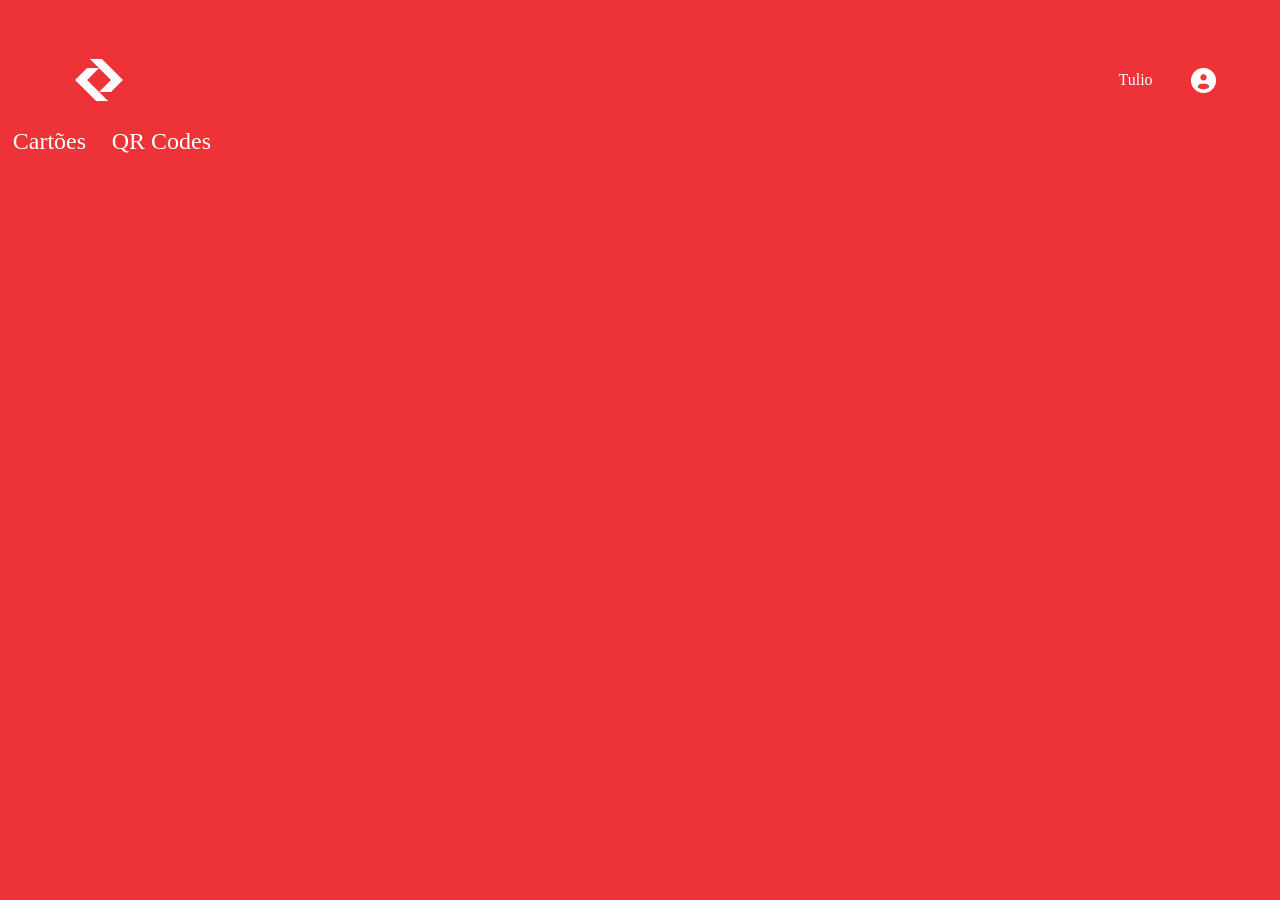
==== src/content/html/index.html @ f8b17764 "juntando os trabalhos realizados" ====
<!DOCTYPE html>
<html lang="en">
<head>
    <meta charset="UTF-8">
    <meta name="viewport" content="width=device-width, initial-scale=1.0">
    <title>Document</title>
    <link rel="stylesheet" href="../css/index.css">
</head>
<body>
    <header>
        <img src="../../assets/img/cptmLogoRed.png" alt="" style="width: 70px;">
        <div class="profile">
            <p>Tulio</p>
            <img src="../../assets/icons/user-circle.png" style="height: 25px;" alt="">
        </div>
        
    </header>
    
    <nav>
        <p>
            Cartões
        </p>
        <p>
            QR Codes
        </p>
    </nav>
</body>
</html>
---- src/content/css/index.css ----
* {
    margin: 0;
    padding: 0;
    box-sizing: border-box;
}

html, body {
    height: 100%;
    display: flex;
    flex-direction: column;
    background-color: #EE3338;
}

header { 
    margin-top: 5vh;
    padding-left: 5vw;
    padding-right: 5vw;
    width: 100vw;
    display: flex;
    flex-direction: row;
    height: 70px;
    justify-content: space-between;
}

.profile{
    display: flex;
    align-items: center;
}

.profile p {
    color: white;
    padding-right: 3vw;
}

nav{
    width: 100vw;
    display: flex;
    flex-direction: row;
}

nav p {
    color: white;
    padding: 1vw;
    font-size: x-large;
    font-family: "Inter";
}
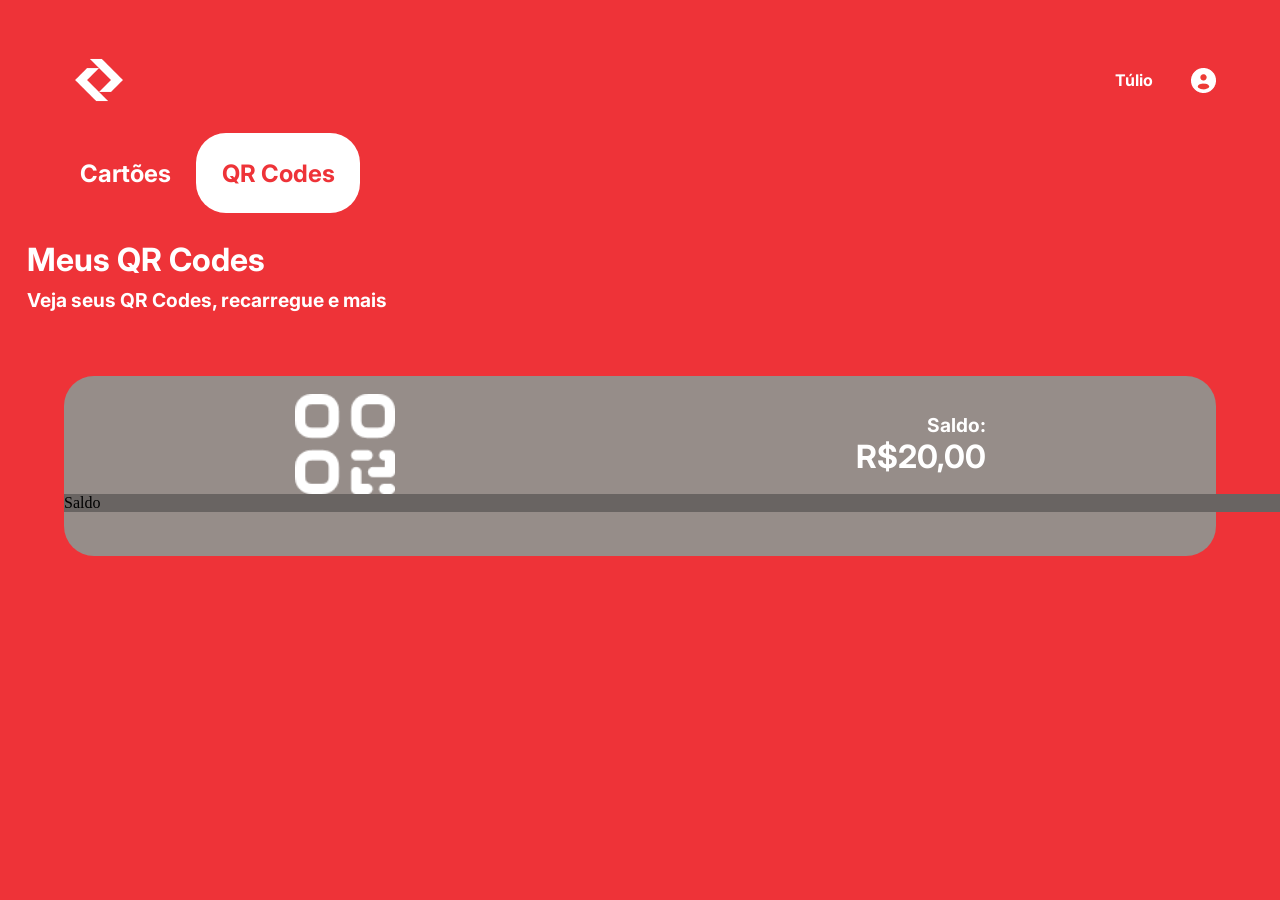
==== commit d8341bce: "joao pediu" ====
--- a/src/content/html/index.html
+++ b/src/content/html/index.html
@@ -10,19 +10,56 @@
     <header>
         <img src="../../assets/img/cptmLogoRed.png" alt="" style="width: 70px;">
         <div class="profile">
-            <p>Tulio</p>
+            <p>
+                <b>Túlio</b>
+            </p>
             <img src="../../assets/icons/user-circle.png" style="height: 25px;" alt="">
         </div>
         
     </header>
     
     <nav>
-        <p>
-            Cartões
+        <p style="padding-left: 3vh;">
+            <b>Cartões</b>
         </p>
-        <p>
-            QR Codes
+        <div class="selected">
+            <p>
+                <b>QR Codes</b>
+            </p>
+        </div>
+    </nav>
+
+    <div class="mainText">
+        <p style="font-size: xx-large;">
+            <b>
+                Meus QR Codes
+            </b>
         </p>
-    </nav>
+
+        <p style="font-size: larger;">
+            <b>
+                Veja seus QR Codes, recarregue e mais
+            </b>
+        </p>
+    </div>
+
+    <section>
+        <principal>
+            <img src="../../assets/icons/Qr_Code.png" alt="" style="width: 100px; height: 100px;">
+
+            <saldo>
+                <p>
+                    <b style="font-size: larger;">Saldo:</b>
+                </p>
+                <p>
+                    <b style="font-size: xx-large;">R$20,00</b>
+                </p>
+            </saldo>
+        </principal>
+        
+        <rodape>
+            <p>Saldo</p>
+        </rodape>
+    </section>
 </body>
 </html>
--- a/src/content/css/index.css
+++ b/src/content/css/index.css
@@ -3,6 +3,11 @@
     padding: 0;
     box-sizing: border-box;
 }
+
+@font-face {
+    font-family: Inter;
+    src: url(../../assets/fonts/Inter-VariableFont_opsz\,wght.ttf);
+  }
 
 html, body {
     height: 100%;
@@ -22,6 +27,10 @@
     justify-content: space-between;
 }
 
+header p {
+    font-family: Inter;
+}
+
 .profile{
     display: flex;
     align-items: center;
@@ -33,14 +42,70 @@
 }
 
 nav{
+    padding-top: 2vh;
+    padding-left: 3vh;
+    padding-bottom: 2vh;
     width: 100vw;
     display: flex;
     flex-direction: row;
 }
 
+nav .selected{
+    background-color: white;
+    border-radius: 30px;
+}
+
+
 nav p {
     color: white;
-    padding: 1vw;
+    margin: 2vw;
     font-size: x-large;
-    font-family: "Inter";
+    font-family: Inter;
+}
+
+nav .selected p{
+    color: #EE3338;
+}
+
+.mainText {
+    display: flex;
+    flex-direction: column;
+}
+
+.mainText p{
+    color: white;
+    font-family: Inter;
+    padding-left: 3vh;
+    padding-top: 1vh;
+}
+
+section{
+    height: 20vh;
+    margin: 5vw;
+    background-color: #968D89;
+    border-radius: 30px;
+}
+
+section principal{
+    padding-top: 2vh;
+    display: flex;
+    flex-direction: row;
+    align-items: center;
+    justify-content: space-around;
+}
+
+section principal saldo{
+    display: flex;
+    align-items: end;
+    display: flex;
+    flex-direction: column;
+    font-family: Inter;
+    color: white;
+}
+
+section rodape {
+    display: flex;
+    position: fixed;
+    background-color: #696462;
+    width: 100%;
 }
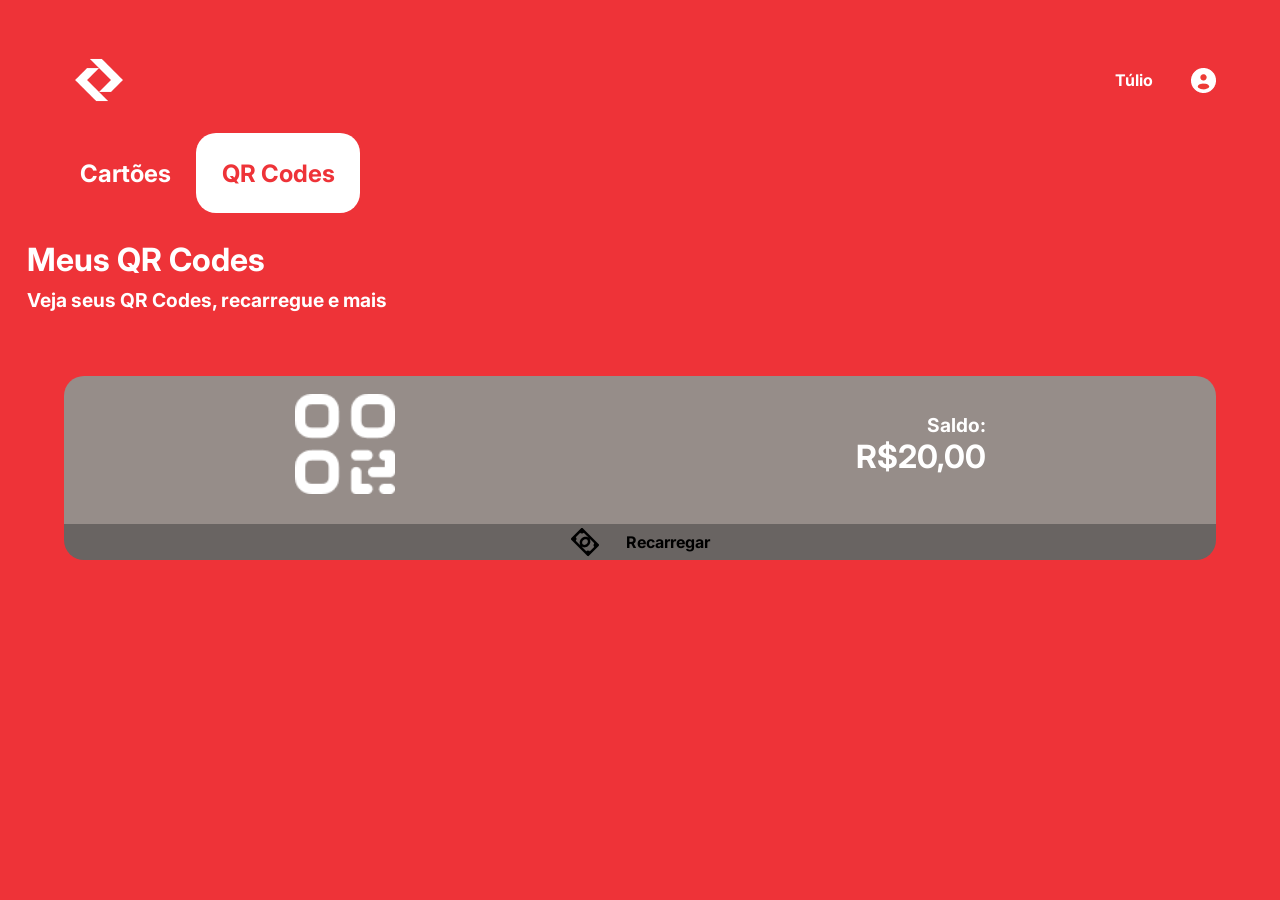
==== commit 61d0565d: "pagina principal quase pronta" ====
--- a/src/content/html/index.html
+++ b/src/content/html/index.html
@@ -58,7 +58,10 @@
         </principal>
         
         <rodape>
-            <p>Saldo</p>
+            <img src="../../assets/icons/dollar.png" alt="">
+            <p>
+                <b>Recarregar</b>
+            </p>
         </rodape>
     </section>
 </body>
--- a/src/content/css/index.css
+++ b/src/content/css/index.css
@@ -7,14 +7,17 @@
 @font-face {
     font-family: Inter;
     src: url(../../assets/fonts/Inter-VariableFont_opsz\,wght.ttf);
-  }
+}
 
 html, body {
     height: 100%;
     display: flex;
     flex-direction: column;
-    background-color: #EE3338;
+    background-color: white;
+    background-image: url(../../assets/img/background.png);
+    background-size: cover;
 }
+
 
 header { 
     margin-top: 5vh;
@@ -52,7 +55,7 @@
 
 nav .selected{
     background-color: white;
-    border-radius: 30px;
+    border-radius: 20px;
 }
 
 
@@ -83,7 +86,7 @@
     height: 20vh;
     margin: 5vw;
     background-color: #968D89;
-    border-radius: 30px;
+    border-radius: 20px;
 }
 
 section principal{
@@ -92,6 +95,7 @@
     flex-direction: row;
     align-items: center;
     justify-content: space-around;
+    padding-bottom: 30px;
 }
 
 section principal saldo{
@@ -105,7 +109,16 @@
 
 section rodape {
     display: flex;
-    position: fixed;
+    justify-content: center;
+    align-items: center;
     background-color: #696462;
-    width: 100%;
+    width: 90vw;
+    height: 4vh;
+    border-bottom-left-radius: 20px;
+    border-bottom-right-radius: 20px;
+}
+
+section rodape p {
+    font-family: Inter;
+    padding-left: 2vw;
 }
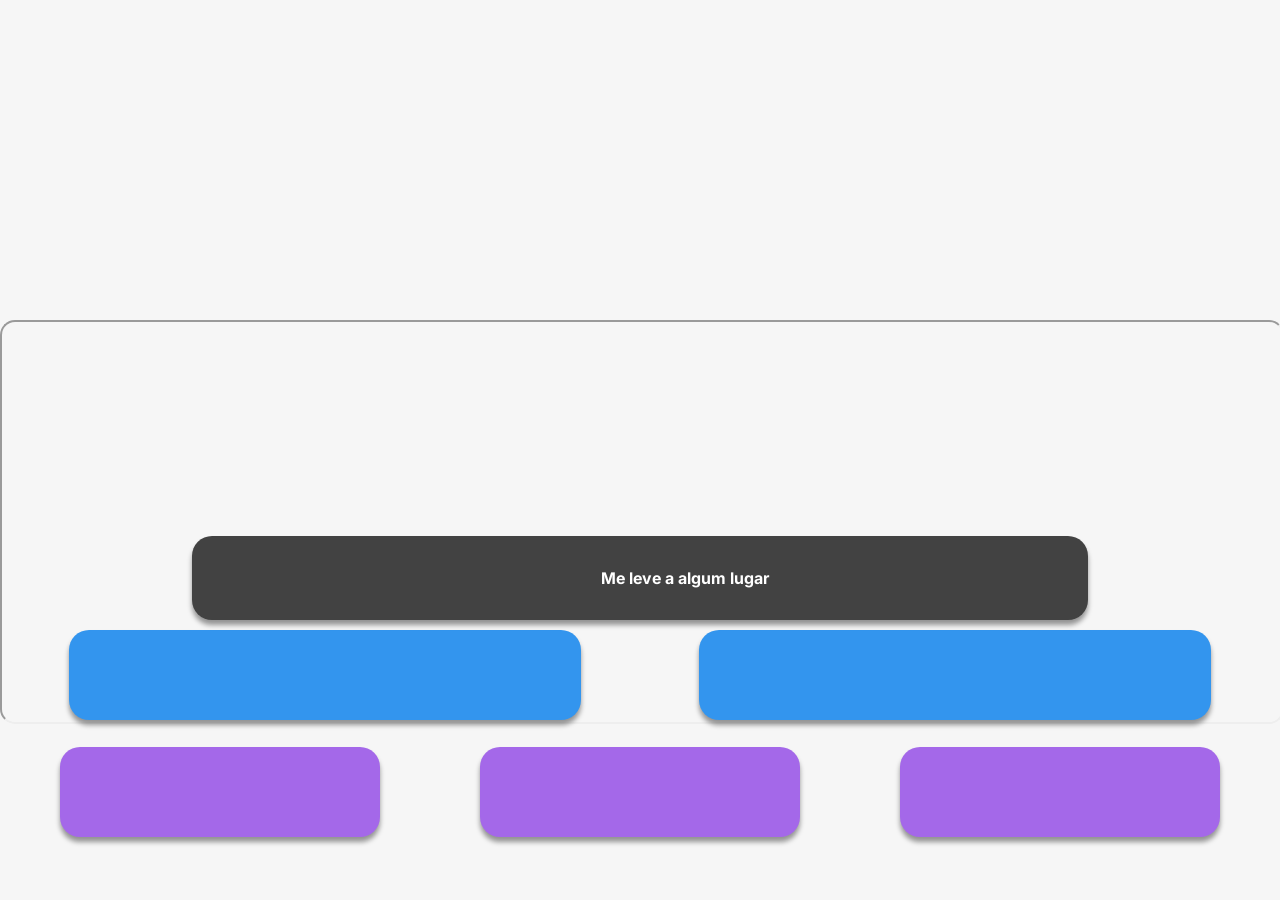
==== commit 0b46ad68: "pagina principal modificada, com alterações em cores, icones e adição do mapa, seguindo os conselhos" ====
--- a/src/content/html/index.html
+++ b/src/content/html/index.html
@@ -3,66 +3,57 @@
 <head>
     <meta charset="UTF-8">
     <meta name="viewport" content="width=device-width, initial-scale=1.0">
-    <title>Document</title>
+    <title>Página de Login</title>
     <link rel="stylesheet" href="../css/index.css">
 </head>
+
+
 <body>
     <header>
-        <img src="../../assets/img/cptmLogoRed.png" alt="" style="width: 70px;">
-        <div class="profile">
+        <img src="../../assets/img/cptm.svg" alt="">
+    </header>
+    
+    <container>
+        <iframe 
+            src="https://www.google.com/maps/embed?pb=!1m14!1m12!1m3!1d15004.178001252154!2d-43.93533439999999!3d-19.922529499999996!2m3!1f0!2f0!3f0!3m2!1i1024!2i768!4f13.1!5e0!3m2!1spt-BR!2sbr!4v1728959848604!5m2!1spt-BR!2sbr" 
+            width="100%" 
+            height="400" 
+            style="border-radius:15px;margin-top: 5%;align-items: center;justify-content: center;" 
+            allowfullscreen="" 
+            loading="lazy" 
+            referrerpolicy="no-referrer-when-downgrade">
+        </iframe>
+        <div class="overlay">  
+            <img src="../../assets/icons/search.svg" alt="" style="padding-right: 10%;">
             <p>
-                <b>Túlio</b>
+                <b>Me leve a algum lugar</b>
             </p>
-            <img src="../../assets/icons/user-circle.png" style="height: 25px;" alt="">
         </div>
         
-    </header>
-    
-    <nav>
-        <p style="padding-left: 3vh;">
-            <b>Cartões</b>
-        </p>
-        <div class="selected">
-            <p>
-                <b>QR Codes</b>
-            </p>
-        </div>
-    </nav>
-
-    <div class="mainText">
-        <p style="font-size: xx-large;">
-            <b>
-                Meus QR Codes
-            </b>
-        </p>
-
-        <p style="font-size: larger;">
-            <b>
-                Veja seus QR Codes, recarregue e mais
-            </b>
-        </p>
-    </div>
-
-    <section>
+    <main>
         <principal>
-            <img src="../../assets/icons/Qr_Code.png" alt="" style="width: 100px; height: 100px;">
-
-            <saldo>
-                <p>
-                    <b style="font-size: larger;">Saldo:</b>
-                </p>
-                <p>
-                    <b style="font-size: xx-large;">R$20,00</b>
-                </p>
-            </saldo>
+            <a href="saldo.html">
+                <div>
+                    <img src="../../assets/icons/money.svg" alt="">
+                </div>
+            </a>
+            <div>
+                <img src="../../assets/icons/extrato.svg" alt="" >
+            </div>
         </principal>
-        
-        <rodape>
-            <img src="../../assets/icons/dollar.png" alt="">
-            <p>
-                <b>Recarregar</b>
-            </p>
-        </rodape>
-    </section>
+        <secundario>
+            <div>
+                <img src="../../assets/icons/ticket.svg" alt="">
+            </div>
+            <div>
+                <img src="../../assets/icons/status.svg" alt="">
+            </div>
+            <a href="conta.html">
+                <div>
+                    <img src="../../assets/icons/CONTA.svg" alt="">
+                </div>
+            </a>
+        </secundario>
+    </main>
 </body>
-</html>+</html>
--- a/src/content/css/index.css
+++ b/src/content/css/index.css
@@ -1,124 +1,113 @@
-* {
-    margin: 0;
-    padding: 0;
-    box-sizing: border-box;
-}
-
 @font-face {
     font-family: Inter;
     src: url(../../assets/fonts/Inter-VariableFont_opsz\,wght.ttf);
 }
 
-html, body {
-    height: 100%;
+body {
+    margin: 0;
+    padding: 0;
+    font-family: Inter;
     display: flex;
     flex-direction: column;
-    background-color: white;
-    background-image: url(../../assets/img/background.png);
-    background-size: cover;
+    height: 100vh;
+    background-color: #F6F6F6;
 }
 
 
-header { 
-    margin-top: 5vh;
-    padding-left: 5vw;
-    padding-right: 5vw;
-    width: 100vw;
-    display: flex;
-    flex-direction: row;
-    height: 70px;
-    justify-content: space-between;
-}
-
-header p {
-    font-family: Inter;
-}
-
-.profile{
-    display: flex;
-    align-items: center;
-}
-
-.profile p {
-    color: white;
-    padding-right: 3vw;
-}
-
-nav{
-    padding-top: 2vh;
-    padding-left: 3vh;
-    padding-bottom: 2vh;
-    width: 100vw;
-    display: flex;
-    flex-direction: row;
-}
-
-nav .selected{
-    background-color: white;
-    border-radius: 20px;
+a {
+    text-decoration: none;
 }
 
 
-nav p {
-    color: white;
-    margin: 2vw;
-    font-size: x-large;
-    font-family: Inter;
+header {
+    display: flex;
+    flex-direction: row;
+    justify-content: center;
+    align-items: center;
+    padding-top: 20%;
 }
 
-nav .selected p{
-    color: #EE3338;
+.container {
+    position: relative;
+    width: 100%;
+    max-width: 600px; 
+    height: 5%; 
 }
 
-.mainText {
+
+.overlay {
+    position: relative;
+    bottom: 0; 
+    left: 50%;
+    transform: translateX(-50%);
+    width: 70%; 
+    height: 15%; 
+    background-color: #424242; 
+    color: white;
+    display: flex;
+    align-items: center;
+    justify-content: center;
+    z-index: 1; 
+    border-radius: 20px; 
+    margin-top: -15%;
+    box-shadow: 0px 5px 5px rgba(0, 0, 0, 0.4);
+}
+
+.overlay .pesquisa {
+    display: flex;
+    flex-direction: row;
+    justify-content: center;
+    align-items: center;
+    width: 70%;
+    background-color: white;
+}
+
+main {
     display: flex;
     flex-direction: column;
+    padding: 10px;
 }
 
-.mainText p{
-    color: white;
-    font-family: Inter;
-    padding-left: 3vh;
-    padding-top: 1vh;
+
+main principal {
+    display: flex;
+    flex-direction: row;
+    justify-content: space-around;
 }
 
-section{
-    height: 20vh;
-    margin: 5vw;
-    background-color: #968D89;
+main principal div { 
+    background-color: #3395EE;
+    width: 40vw;
+    height: 10vh;
+    display: flex;
+    flex-direction: column;
+    justify-content: center;
+    align-items: center;
     border-radius: 20px;
+    box-shadow: 0px 5px 5px rgba(0, 0, 0, 0.4);
 }
 
-section principal{
-    padding-top: 2vh;
+main img {
+    height: 70%;
+}
+
+main secundario {
     display: flex;
     flex-direction: row;
-    align-items: center;
     justify-content: space-around;
-    padding-bottom: 30px;
+    padding-top: 3vh;
 }
 
-section principal saldo{
-    display: flex;
-    align-items: end;
+main secundario div { 
+    background-color: #a468e9;
+    width: 25vw;
+    height: 10vh;
     display: flex;
     flex-direction: column;
-    font-family: Inter;
-    color: white;
+    justify-content: center;
+    align-items: center;
+    border-radius: 20px;
+    box-shadow: 0px 5px 5px rgba(0, 0, 0, 0.4);
 }
 
-section rodape {
-    display: flex;
-    justify-content: center;
-    align-items: center;
-    background-color: #696462;
-    width: 90vw;
-    height: 4vh;
-    border-bottom-left-radius: 20px;
-    border-bottom-right-radius: 20px;
-}
 
-section rodape p {
-    font-family: Inter;
-    padding-left: 2vw;
-}
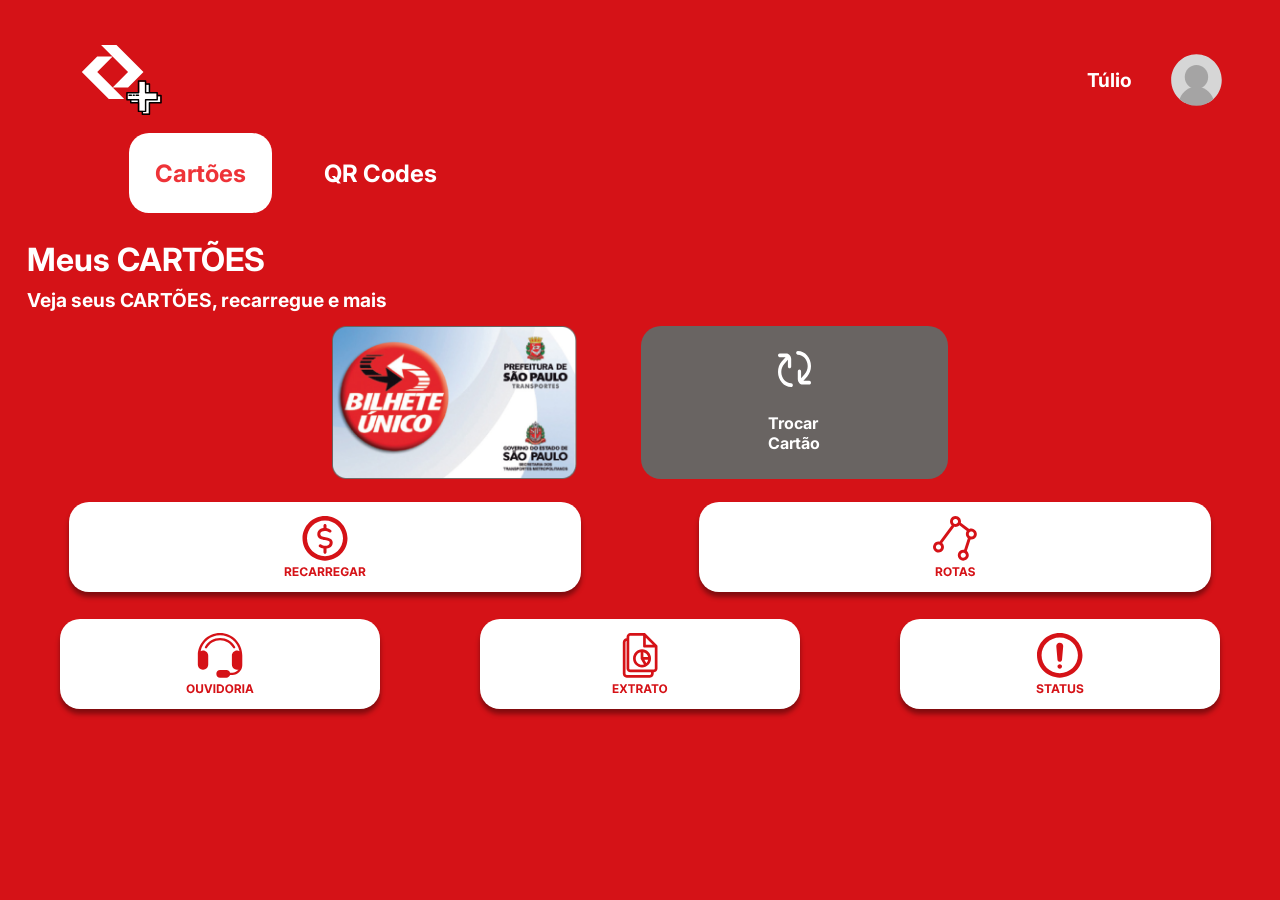
==== commit 84dad16b: "peparando para o github pages" ====
--- a/src/content/html/index.html
+++ b/src/content/html/index.html
@@ -3,57 +3,94 @@
 <head>
     <meta charset="UTF-8">
     <meta name="viewport" content="width=device-width, initial-scale=1.0">
-    <title>Página de Login</title>
-    <link rel="stylesheet" href="../css/index.css">
+    <title>Document</title>
+    <link rel="stylesheet" href="../css/home.css">
 </head>
-
-
 <body>
     <header>
-        <img src="../../assets/img/cptm.svg" alt="">
+        <img src="../../assets/icons/cptmplus.svg" alt="">
+        <a href="conta.html">
+            <div class="profile">
+                <p>
+                    <b>Túlio</b>
+                </p>
+                <img src="../../assets/icons/noProfilePicture.svg" alt="">
+            </div>
+        </a>
+        
     </header>
     
-    <container>
-        <iframe 
-            src="https://www.google.com/maps/embed?pb=!1m14!1m12!1m3!1d15004.178001252154!2d-43.93533439999999!3d-19.922529499999996!2m3!1f0!2f0!3f0!3m2!1i1024!2i768!4f13.1!5e0!3m2!1spt-BR!2sbr!4v1728959848604!5m2!1spt-BR!2sbr" 
-            width="100%" 
-            height="400" 
-            style="border-radius:15px;margin-top: 5%;align-items: center;justify-content: center;" 
-            allowfullscreen="" 
-            loading="lazy" 
-            referrerpolicy="no-referrer-when-downgrade">
-        </iframe>
-        <div class="overlay">  
-            <img src="../../assets/icons/search.svg" alt="" style="padding-right: 10%;">
+    <nav>
+        <div class="selected">
             <p>
-                <b>Me leve a algum lugar</b>
+                <b>Cartões</b>
             </p>
         </div>
-        
+            <a href="qrCode.html">
+            <p style="padding-left: 3vh;">
+                <b>QR Codes</b>
+            </p>
+        </a>
+    </nav>
+
+    <div class="mainText">
+        <p style="font-size: xx-large;">
+            <b>
+                Meus CARTÕES
+            </b>
+        </p>
+
+        <p style="font-size: larger;">
+            <b>
+                Veja seus CARTÕES, recarregue e mais
+            </b>
+        </p>
+    </div>
+
+    <section>
+        <principal>
+            <img src="../../assets/icons/bilhete.png" alt="">
+        </principal>
+        <saldo>
+            <img src="../../assets/icons/switch.svg" alt="" style="height: 4vh;">
+            <p>
+                <b>
+                    Trocar <br> Cartão
+                </b>
+            </p>
+        </saldo>
+    </section>
+
     <main>
         <principal>
-            <a href="saldo.html">
+            <a href="../html/saldo.html" class="saldo">
                 <div>
                     <img src="../../assets/icons/money.svg" alt="">
                 </div>
             </a>
-            <div>
-                <img src="../../assets/icons/extrato.svg" alt="" >
-            </div>
+            <a href="../html/rotas.html">
+                <div>
+                    <img src="../../assets/icons/routes.svg" alt="">
+                </div>
+            </a>
         </principal>
         <secundario>
-            <div>
-                <img src="../../assets/icons/ticket.svg" alt="">
-            </div>
+            <a href="../html/ouvidoria.html">
+                <div>
+                    <img src="../../assets/icons/OUVIDORIA.svg" alt="">
+                </div>
+            </a>
+            <a href="extrato.html">
+                <div>
+                    <img src="../../assets/icons/extrato.svg" alt="">
+                </div>
+            </a>
+            <a href="linhas.html">
             <div>
                 <img src="../../assets/icons/status.svg" alt="">
             </div>
-            <a href="conta.html">
-                <div>
-                    <img src="../../assets/icons/CONTA.svg" alt="">
-                </div>
             </a>
         </secundario>
     </main>
 </body>
-</html>
+</html>
--- a/src/content/css/home.css
+++ b/src/content/css/home.css
@@ -0,0 +1,189 @@
+* {
+    margin: 0;
+    padding: 0;
+    box-sizing: border-box;
+}
+
+a{
+    text-decoration: none;
+    display: flex;
+    justify-content: center;
+    align-items: center;
+}
+
+@font-face {
+    font-family: Inter;
+    src: url(../../assets/fonts/Inter-VariableFont_opsz\,wght.ttf);
+}
+
+html, body {
+    height: 100%;
+    display: flex;
+    flex-direction: column;
+    background-color: white;
+    background-image: url(../../assets/img/background.svg);
+    background-size: cover;
+}
+
+
+header { 
+    margin-top: 5vh;
+    padding-left: 5vw;
+    padding-right: 5vw;
+    width: 100vw;
+    display: flex;
+    flex-direction: row;
+    height: 70px;
+    justify-content: space-between;
+}
+
+header p {
+    font-family: Inter;
+}
+
+.profile{
+    display: flex;
+    align-items: center;
+    flex-direction: row;
+    margin-left: 40%;
+    margin-right: auto;
+}
+
+.profile p {
+    color: white;
+    padding-right: 3vw;
+    font-size: larger;
+}
+
+.profile img {
+    width: 40%;
+}
+
+
+nav{
+    padding-top: 2vh;
+    padding-left: 3vh;
+    padding-bottom: 2vh;
+    width: 100vw;
+    display: flex;
+    flex-direction: row;
+}
+
+nav .selected{
+    background-color: white;
+    border-radius: 20px;
+    margin-left: 8vw;
+}
+
+
+nav p {
+    color: white;
+    margin: 2vw;
+    font-size: x-large;
+    font-family: Inter;
+}
+
+nav .selected p{
+    color: #EE3338;
+}
+
+.mainText {
+    display: flex;
+    flex-direction: column;
+}
+
+.mainText p{
+    color: white;
+    font-family: Inter;
+    padding-left: 3vh;
+    padding-top: 1vh;
+}
+
+section{
+    height: 20vh;
+    border-radius: 20px;
+    display: flex;
+    flex-direction: row;
+    justify-content: center;
+    align-items: center;
+}
+
+section principal{
+    display: flex;
+    flex-direction: column;
+    align-items: center;
+    justify-content: space-around;
+    padding-right: 5vw;
+}
+
+section principal img{
+    height: 17vh;
+}
+
+
+
+section saldo{
+    
+    background-color: #696462;
+    display: flex;
+    align-items: end;
+    display: flex;
+    flex-direction: column;
+    align-items: center;
+    justify-content: space-evenly;
+    font-family: Inter;
+    color: white;
+    height: 17vh;
+    width: 24vw;
+    border-radius: 20px;
+}
+
+
+main{
+    display: flex;
+    flex-direction: column;
+    padding: 10px;
+}
+
+main img{
+    height: 70%;
+}
+
+main principal {
+    display: flex;
+    flex-direction: row;
+    justify-content: space-around;
+}
+
+main principal div { 
+    background-color: white;
+    width: 40vw;
+    height: 10vh;
+    display: flex;
+    flex-direction: column;
+    justify-content: center;
+    align-items: center;
+    border-radius: 20px;
+    box-shadow: 0px 5px 5px rgba(0, 0, 0, 0.4);
+}
+
+main secundario {
+    display: flex;
+    flex-direction: row;
+    justify-content: space-around;
+    padding-top: 3vh;
+}
+
+main secundario div { 
+    background-color: white;
+    width: 25vw;
+    height: 10vh;
+    display: flex;
+    flex-direction: column;
+    justify-content: center;
+    align-items: center;
+    border-radius: 20px;
+    box-shadow: 0px 5px 5px rgba(0, 0, 0, 0.4);
+}
+
+
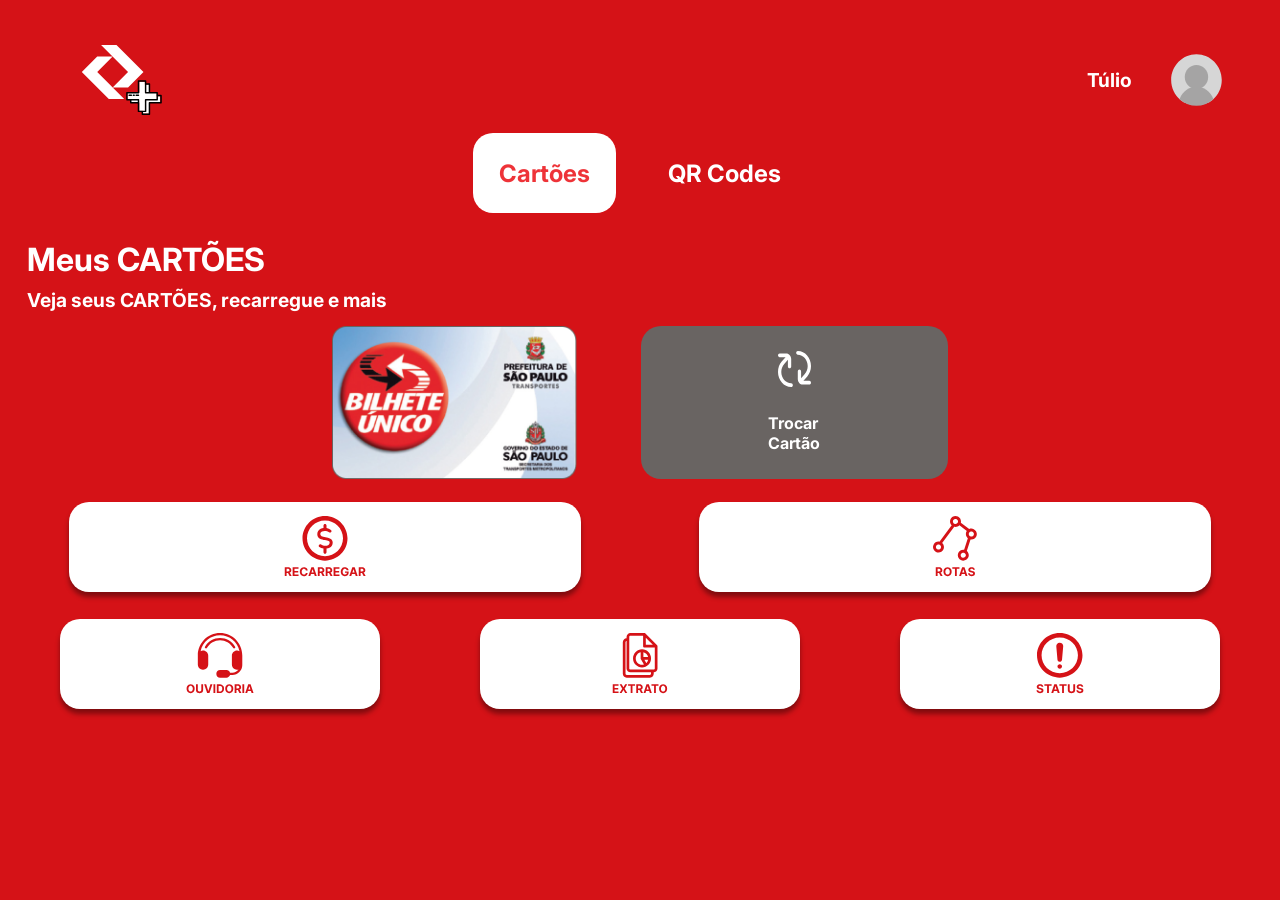
==== commit 444507ed: "icones, barra de navegação (tulio gabriel)" ====
--- a/src/content/html/index.html
+++ b/src/content/html/index.html
@@ -3,8 +3,9 @@
 <head>
     <meta charset="UTF-8">
     <meta name="viewport" content="width=device-width, initial-scale=1.0">
-    <title>Document</title>
+    <title>CPTM Plus</title>
     <link rel="stylesheet" href="../css/home.css">
+    <link rel="shortcut icon" href="../../assets/icons/cptmplusRed.svg" type="image/x-icon">
 </head>
 <body>
     <header>
--- a/src/content/css/home.css
+++ b/src/content/css/home.css
@@ -62,17 +62,17 @@
 
 nav{
     padding-top: 2vh;
-    padding-left: 3vh;
     padding-bottom: 2vh;
     width: 100vw;
     display: flex;
     flex-direction: row;
+    justify-content: center;
+    align-items: center;
 }
 
 nav .selected{
     background-color: white;
     border-radius: 20px;
-    margin-left: 8vw;
 }
 
 
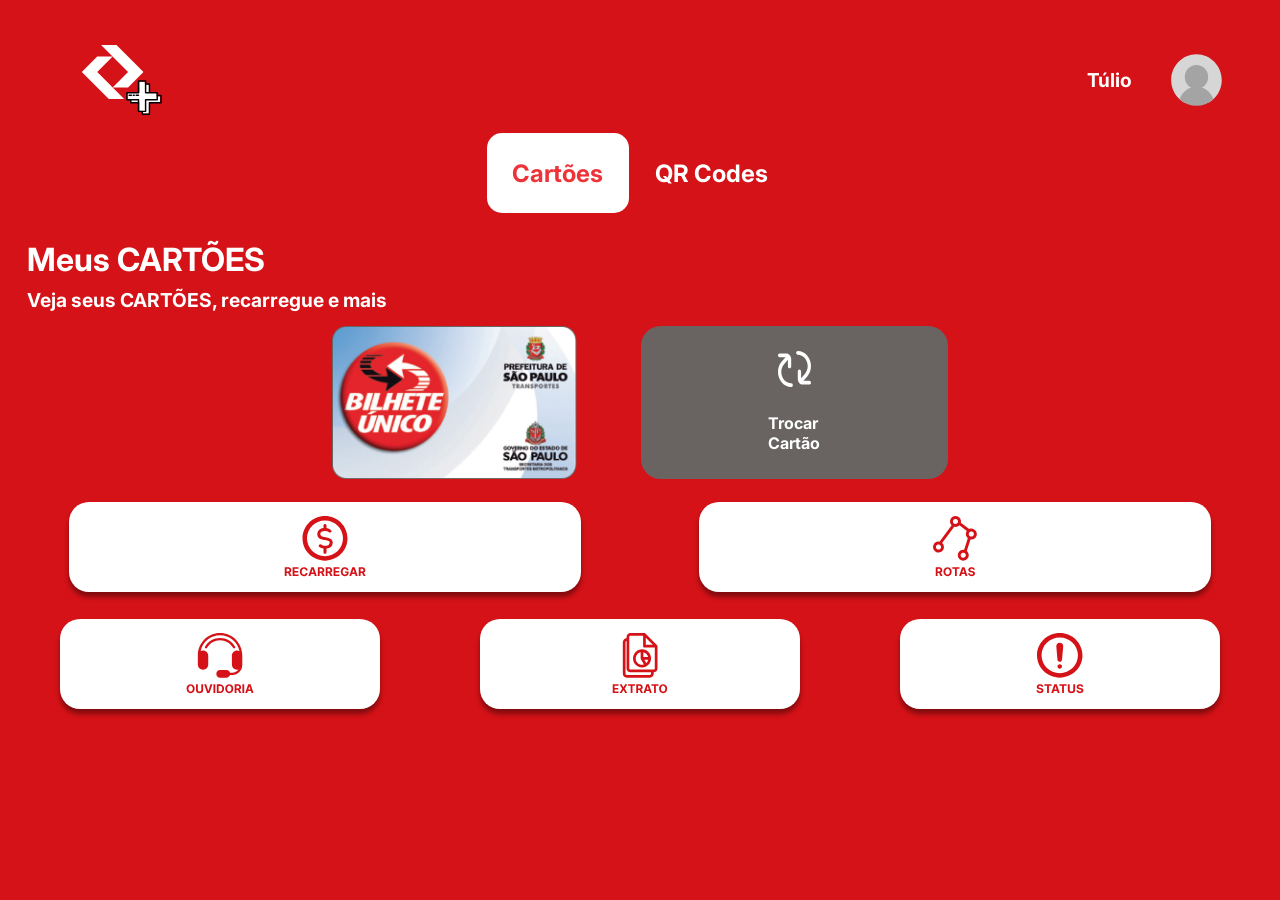
==== commit 168cffc2: "mais ajustes (tulio e gabriel)" ====
--- a/src/content/html/index.html
+++ b/src/content/html/index.html
@@ -28,7 +28,7 @@
             </p>
         </div>
             <a href="qrCode.html">
-            <p style="padding-left: 3vh;">
+            <p>
                 <b>QR Codes</b>
             </p>
         </a>
--- a/src/content/css/home.css
+++ b/src/content/css/home.css
@@ -63,7 +63,7 @@
 nav{
     padding-top: 2vh;
     padding-bottom: 2vh;
-    width: 100vw;
+    width: 100%;
     display: flex;
     flex-direction: row;
     justify-content: center;
@@ -72,7 +72,7 @@
 
 nav .selected{
     background-color: white;
-    border-radius: 20px;
+    border-radius: 15px;
 }
 
 
